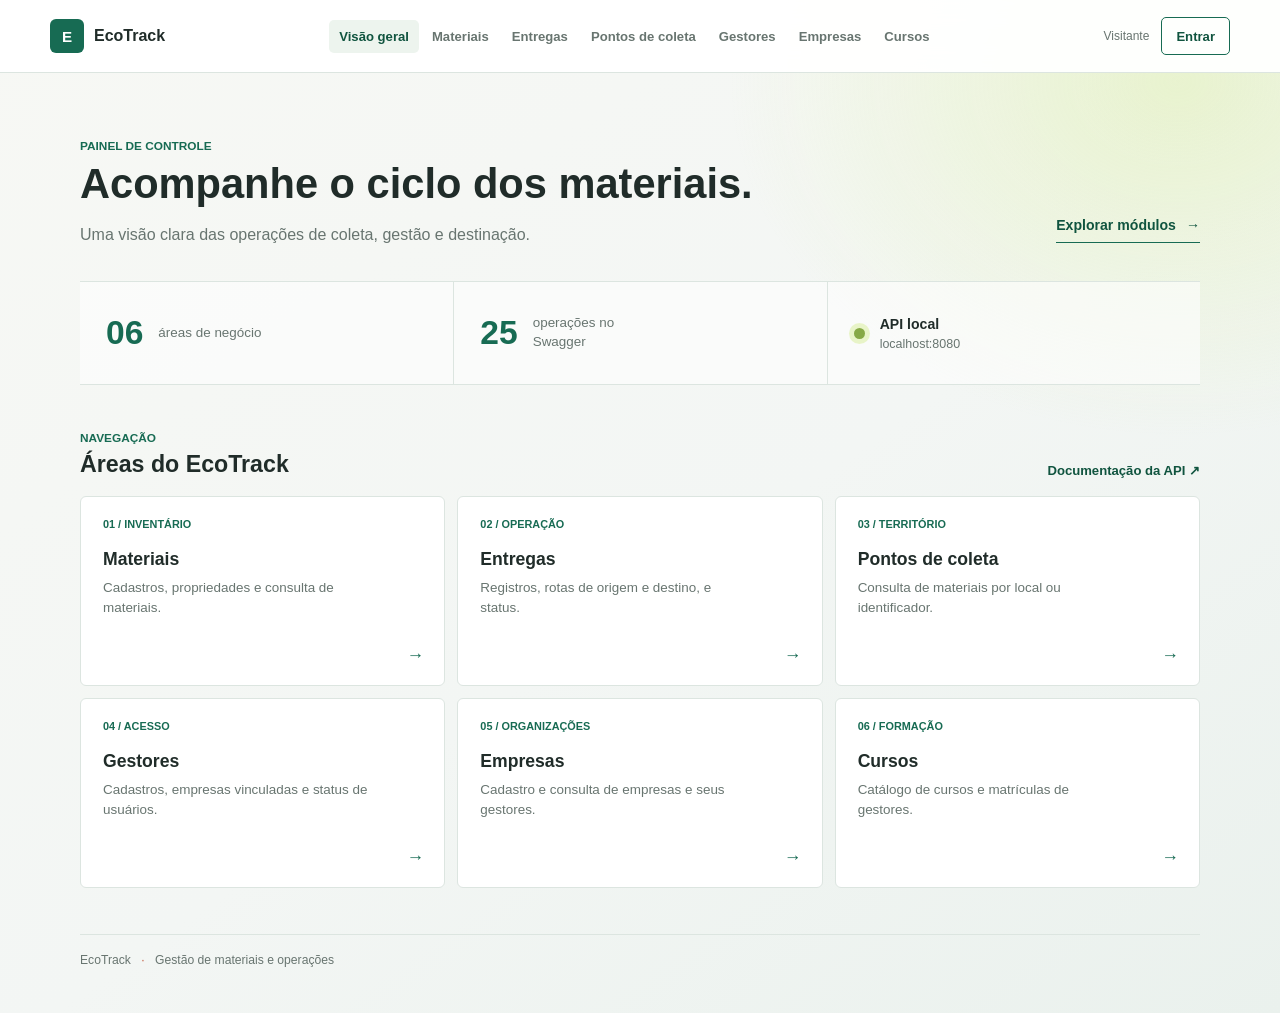
==== New folder/index.html @ 2591e014 "Mudanças e Front-End Junto com o commit, está sendo enviado o front end do projeto, para ser desenvo" ====
<!DOCTYPE html>
<html lang="pt-BR">
<head>
  <meta charset="UTF-8">
  <meta name="viewport" content="width=device-width, initial-scale=1.0">
  <meta name="theme-color" content="#f3f6f4">
  <title>EcoTrack | Visão geral</title>
  <link rel="stylesheet" href="css/style.css">
  <script src="js/main.js" defer></script>
</head>
<body>
  <header class="site-header">
    <div class="navbar-shell">
      <a class="brand" href="index.html" aria-label="EcoTrack, início">
        <span class="brand-mark" aria-hidden="true">E</span>
        <span>EcoTrack</span>
      </a>

      <button id="nav-toggle" class="nav-toggle" type="button" aria-label="Abrir menu" aria-controls="primary-navigation" aria-expanded="false">
        <span class="menu-lines" aria-hidden="true"><span></span><span></span><span></span></span>
      </button>

      <nav id="primary-navigation" class="primary-navigation" aria-label="Navegação principal">
        <a class="nav-link is-current" href="index.html" aria-current="page">Visão geral</a>
        <a class="nav-link" href="html/materiais.html">Materiais</a>
        <a class="nav-link" href="html/entregas.html">Entregas</a>
        <a class="nav-link" href="html/pontos-coleta.html">Pontos de coleta</a>
        <a class="nav-link" href="html/gestores.html">Gestores</a>
        <a class="nav-link" href="html/empresas.html">Empresas</a>
        <a class="nav-link" href="html/cursos.html">Cursos</a>
      </nav>

      <div class="nav-actions">
        <span id="session-indicator" class="session-indicator">Visitante</span>
        <a id="login-link" class="nav-auth" href="html/login.html">Entrar</a>
        <button id="logout-button" class="nav-auth" type="button" hidden>Sair</button>
      </div>
    </div>
  </header>

  <main class="dashboard-shell">
    <section class="dashboard-intro" aria-labelledby="dashboard-title">
      <div>
        <p class="eyebrow">Painel de controle</p>
        <h1 id="dashboard-title">Acompanhe o ciclo dos materiais.</h1>
        <p class="dashboard-description">Uma visão clara das operações de coleta, gestão e destinação.</p>
      </div>
      <a class="primary-link" href="#modulos">Explorar módulos <span aria-hidden="true">&#8594;</span></a>
    </section>

    <section class="summary-grid" aria-label="Resumo do sistema">
      <div class="summary-item">
        <span class="summary-value">06</span>
        <span class="summary-label">áreas de negócio</span>
      </div>
      <div class="summary-item">
        <span class="summary-value">25</span>
        <span class="summary-label">operações no Swagger</span>
      </div>
      <div class="summary-item summary-api">
        <span class="api-indicator" aria-hidden="true"></span>
        <span><strong>API local</strong><small>localhost:8080</small></span>
      </div>
    </section>

    <section id="modulos" class="modules-section" aria-labelledby="modules-title">
      <div class="section-heading">
        <div>
          <p class="eyebrow">Navegação</p>
          <h2 id="modules-title">Áreas do EcoTrack</h2>
        </div>
        <a class="docs-link" href="http://localhost:8080/swagger-ui/index.html#/" target="_blank" rel="noreferrer">Documentação da API <span aria-hidden="true">&#8599;</span></a>
      </div>

      <div class="module-grid">
        <a class="module-card" href="html/materiais.html">
          <span class="module-index">01 / INVENTÁRIO</span>
          <h3>Materiais</h3>
          <p>Cadastros, propriedades e consulta de materiais.</p>
          <span class="module-arrow" aria-hidden="true">&#8594;</span>
        </a>
        <a class="module-card" href="html/entregas.html">
          <span class="module-index">02 / OPERAÇÃO</span>
          <h3>Entregas</h3>
          <p>Registros, rotas de origem e destino, e status.</p>
          <span class="module-arrow" aria-hidden="true">&#8594;</span>
        </a>
        <a class="module-card" href="html/pontos-coleta.html">
          <span class="module-index">03 / TERRITÓRIO</span>
          <h3>Pontos de coleta</h3>
          <p>Consulta de materiais por local ou identificador.</p>
          <span class="module-arrow" aria-hidden="true">&#8594;</span>
        </a>
        <a class="module-card" href="html/gestores.html">
          <span class="module-index">04 / ACESSO</span>
          <h3>Gestores</h3>
          <p>Cadastros, empresas vinculadas e status de usuários.</p>
          <span class="module-arrow" aria-hidden="true">&#8594;</span>
        </a>
        <a class="module-card" href="html/empresas.html">
          <span class="module-index">05 / ORGANIZAÇÕES</span>
          <h3>Empresas</h3>
          <p>Cadastro e consulta de empresas e seus gestores.</p>
          <span class="module-arrow" aria-hidden="true">&#8594;</span>
        </a>
        <a class="module-card" href="html/cursos.html">
          <span class="module-index">06 / FORMAÇÃO</span>
          <h3>Cursos</h3>
          <p>Catálogo de cursos e matrículas de gestores.</p>
          <span class="module-arrow" aria-hidden="true">&#8594;</span>
        </a>
      </div>
    </section>

    <footer class="dashboard-footer">EcoTrack <span>·</span> Gestão de materiais e operações</footer>
  </main>
</body>
</html>
---- New folder/css/style.css ----
:root {
  color-scheme: light;
  --ink: #202c29;
  --muted: #687570;
  --paper: #f3f6f4;
  --surface: #ffffff;
  --line: #dce5e0;
  --green: #176b53;
  --green-dark: #10543f;
  --lime: #d9ee9c;
  --coral: #c45f45;
  --shadow: 0 18px 50px rgb(32 54 44 / 8%);
  font-family: "Segoe UI", Tahoma, sans-serif;
  color: var(--ink);
  background: var(--paper);
}

* {
  box-sizing: border-box;
}

body {
  min-width: 320px;
  min-height: 100vh;
  margin: 0;
  background:
    radial-gradient(ellipse at 92% 8%, rgb(217 238 156 / 42%), transparent 28rem),
    linear-gradient(145deg, #f7f8f4, var(--paper) 55%, #eaf1ed);
}

button,
input,
textarea {
  font: inherit;
}

.page-shell {
  width: min(1080px, calc(100% - 40px));
  margin: 0 auto;
  padding: 64px 0 80px;
}

.page-header {
  display: flex;
  align-items: center;
  justify-content: space-between;
  gap: 24px;
  margin-bottom: 36px;
  animation: arrive 450ms ease-out both;
}

.eyebrow {
  margin: 0 0 8px;
  color: var(--green);
  font-size: 0.74rem;
  font-weight: 750;
  text-transform: uppercase;
}

h1,
h2,
p {
  margin-top: 0;
}

h1 {
  margin-bottom: 8px;
  font-size: clamp(2.25rem, 6vw, 3.5rem);
  line-height: 1.05;
}

h2 {
  margin-bottom: 22px;
  font-size: 1.2rem;
}

.intro {
  margin-bottom: 0;
  color: var(--muted);
}

.connection-mark {
  width: 54px;
  height: 54px;
  flex: 0 0 auto;
  border: 8px solid rgb(23 107 83 / 14%);
  border-radius: 50%;
  background: var(--green);
  box-shadow: 0 0 0 10px rgb(217 238 156 / 42%);
}

.workspace {
  display: grid;
  grid-template-columns: minmax(260px, 0.82fr) minmax(0, 1.5fr);
  gap: 24px;
  align-items: start;
}

.entry-panel,
.list-panel {
  border: 1px solid var(--line);
  border-radius: 8px;
  background: var(--surface);
  box-shadow: var(--shadow);
  animation: arrive 550ms ease-out both;
}

.entry-panel {
  padding: 26px;
  animation-delay: 80ms;
}

.list-panel {
  min-height: 300px;
  padding: 26px;
  animation-delay: 140ms;
}

label {
  display: block;
  margin: 18px 0 7px;
  font-size: 0.88rem;
  font-weight: 650;
}

label span {
  color: var(--muted);
  font-weight: 400;
}

input,
textarea {
  width: 100%;
  border: 1px solid var(--line);
  border-radius: 5px;
  padding: 11px 12px;
  color: var(--ink);
  background: #fbfcfb;
}

input:focus,
textarea:focus,
button:focus-visible {
  outline: 3px solid rgb(23 107 83 / 24%);
  outline-offset: 2px;
}

textarea {
  resize: vertical;
}

button {
  min-height: 44px;
  cursor: pointer;
}

#submit-button {
  width: 100%;
  margin-top: 20px;
  border: 0;
  border-radius: 5px;
  color: #fff;
  background: var(--green);
  font-weight: 700;
  transition: background-color 150ms ease, transform 150ms ease;
}

#submit-button:hover:not(:disabled) {
  transform: translateY(-1px);
  background: var(--green-dark);
}

button:disabled {
  cursor: wait;
  opacity: 0.65;
}

.form-status,
.list-status {
  min-height: 1.4em;
  margin: 12px 0 0;
  color: var(--muted);
  font-size: 0.88rem;
}

.form-status[data-state="error"],
.list-status[data-state="error"] {
  color: var(--coral);
}

.form-status[data-state="success"] {
  color: var(--green);
}

.list-heading {
  display: flex;
  align-items: center;
  justify-content: space-between;
  gap: 16px;
}

.list-heading h2 {
  margin-bottom: 0;
}

.list-heading .eyebrow {
  margin-bottom: 6px;
}

.refresh-button {
  display: grid;
  width: 42px;
  height: 42px;
  min-height: 42px;
  place-items: center;
  border: 1px solid var(--line);
  border-radius: 5px;
  color: var(--green);
  background: #fff;
  font-size: 1.5rem;
  line-height: 1;
}

.refresh-button:hover {
  background: #eff6f1;
}

.item-list {
  display: grid;
  gap: 10px;
  margin: 22px 0 0;
  padding: 0;
  list-style: none;
}

.item-row {
  padding: 15px 16px;
  border-left: 3px solid var(--lime);
  background: #f6f8f6;
}

.item-row h3 {
  margin: 0 0 5px;
  font-size: 1rem;
}

.item-row p {
  margin: 0;
  color: var(--muted);
  font-size: 0.9rem;
  line-height: 1.5;
  overflow-wrap: anywhere;
}

.item-row p:empty {
  display: none;
}

@keyframes arrive {
  from {
    opacity: 0;
    transform: translateY(10px);
  }
  to {
    opacity: 1;
    transform: translateY(0);
  }
}

@media (max-width: 720px) {
  .page-shell {
    width: min(100% - 28px, 560px);
    padding-top: 38px;
  }

  .workspace {
    grid-template-columns: 1fr;
  }

  .entry-panel,
  .list-panel {
    padding: 21px;
  }
}

@media (prefers-reduced-motion: reduce) {
  *,
  *::before,
  *::after {
    scroll-behavior: auto !important;
    animation-duration: 0.01ms !important;
    animation-iteration-count: 1 !important;
    transition-duration: 0.01ms !important;
  }
}

.page-shell.login-shell {
  display: grid;
  width: min(100% - 32px, 460px);
  min-height: 100vh;
  place-items: center;
  padding: 32px 0;
}

.login-card {
  width: 100%;
  padding: 40px;
  border: 1px solid var(--line);
  border-radius: 8px;
  background: var(--surface);
  box-shadow: var(--shadow);
  animation: arrive 500ms ease-out both;
}

.login-brand {
  display: flex;
  align-items: center;
  gap: 10px;
  margin-bottom: 38px;
  font-size: 0.9rem;
  font-weight: 750;
}

.login-brand-mark {
  display: grid;
  width: 34px;
  height: 34px;
  place-items: center;
  border-radius: 6px;
  color: var(--green-dark);
  background: var(--lime);
  font-weight: 800;
}

.login-card .eyebrow {
  margin-bottom: 10px;
}

.login-card h1 {
  margin-bottom: 10px;
  font-size: 2rem;
  line-height: 1.15;
}

.login-copy {
  margin-bottom: 28px;
  color: var(--muted);
  line-height: 1.5;
}

#login-form label {
  margin: 18px 0 7px;
}

#login-form input {
  min-height: 46px;
}

#login-form[aria-busy="true"] {
  cursor: progress;
}

@media (max-width: 480px) {
  .login-card {
    padding: 28px 22px;
  }

  .login-brand {
    margin-bottom: 32px;
  }
}

.site-header {
  position: sticky;
  z-index: 5;
  top: 0;
  border-bottom: 1px solid var(--line);
  background: rgb(255 255 255 / 94%);
  backdrop-filter: blur(12px);
}

.navbar-shell {
  display: flex;
  width: min(1180px, calc(100% - 40px));
  min-height: 72px;
  align-items: center;
  gap: 26px;
  margin: 0 auto;
}

.brand {
  display: inline-flex;
  flex: 0 0 auto;
  align-items: center;
  gap: 10px;
  color: var(--ink);
  font-size: 1rem;
  font-weight: 800;
  text-decoration: none;
}

.brand-mark {
  display: grid;
  width: 34px;
  height: 34px;
  place-items: center;
  border-radius: 6px;
  color: #fff;
  background: var(--green);
  font-size: 0.95rem;
  font-weight: 800;
}

.primary-navigation {
  display: flex;
  flex: 1 1 auto;
  align-items: center;
  justify-content: center;
  gap: 3px;
}

.nav-link {
  padding: 9px 10px;
  border-radius: 5px;
  color: var(--muted);
  font-size: 0.82rem;
  font-weight: 650;
  text-decoration: none;
  white-space: nowrap;
}

.nav-link:hover,
.nav-link.is-current {
  color: var(--green-dark);
  background: #edf4ee;
}

.nav-actions {
  display: flex;
  flex: 0 0 auto;
  align-items: center;
  gap: 12px;
}

.session-indicator {
  color: var(--muted);
  font-size: 0.75rem;
  white-space: nowrap;
}

.nav-auth {
  display: inline-flex;
  min-height: 38px;
  align-items: center;
  justify-content: center;
  border: 1px solid var(--green);
  border-radius: 5px;
  padding: 0 14px;
  color: var(--green-dark);
  background: transparent;
  font-size: 0.82rem;
  font-weight: 700;
  text-decoration: none;
}

.nav-auth:hover {
  color: #fff;
  background: var(--green);
}

.nav-auth[hidden],
[hidden] {
  display: none !important;
}

.nav-toggle {
  display: none;
  width: 42px;
  min-height: 42px;
  place-items: center;
  border: 1px solid var(--line);
  border-radius: 5px;
  background: #fff;
}

.menu-lines {
  display: grid;
  gap: 4px;
}

.menu-lines span {
  display: block;
  width: 18px;
  height: 2px;
  background: var(--ink);
}

.dashboard-shell {
  width: min(1120px, calc(100% - 40px));
  margin: 0 auto;
  padding: 52px 0 28px;
}

.dashboard-intro {
  display: flex;
  align-items: end;
  justify-content: space-between;
  gap: 32px;
  padding: 14px 0 34px;
}

.dashboard-intro h1 {
  max-width: 680px;
  margin-bottom: 14px;
  font-size: 2.6rem;
  line-height: 1.12;
}

.dashboard-description {
  max-width: 600px;
  margin-bottom: 0;
  color: var(--muted);
  font-size: 1rem;
  line-height: 1.6;
}

.primary-link {
  display: inline-flex;
  flex: 0 0 auto;
  align-items: center;
  gap: 10px;
  margin-bottom: 4px;
  border-bottom: 1px solid var(--green);
  padding: 9px 0;
  color: var(--green-dark);
  font-size: 0.88rem;
  font-weight: 750;
  text-decoration: none;
}

.primary-link:hover,
.docs-link:hover,
.back-link:hover {
  color: var(--coral);
}

.summary-grid {
  display: grid;
  grid-template-columns: repeat(3, minmax(0, 1fr));
  border-top: 1px solid var(--line);
  border-bottom: 1px solid var(--line);
  margin-bottom: 46px;
  background: rgb(255 255 255 / 58%);
}

.summary-item {
  display: flex;
  min-height: 102px;
  align-items: center;
  gap: 15px;
  padding: 20px 26px;
}

.summary-item + .summary-item {
  border-left: 1px solid var(--line);
}

.summary-value {
  color: var(--green);
  font-size: 2.1rem;
  font-weight: 800;
  line-height: 1;
}

.summary-label {
  max-width: 130px;
  color: var(--muted);
  font-size: 0.84rem;
  line-height: 1.4;
}

.summary-api strong,
.summary-api small {
  display: block;
}

.summary-api strong {
  margin-bottom: 5px;
  font-size: 0.88rem;
}

.summary-api small {
  color: var(--muted);
  font-size: 0.78rem;
}

.api-indicator {
  width: 11px;
  height: 11px;
  flex: 0 0 auto;
  border-radius: 50%;
  background: #86a946;
  box-shadow: 0 0 0 5px rgb(217 238 156 / 52%);
}

.section-heading {
  display: flex;
  align-items: end;
  justify-content: space-between;
  gap: 24px;
  margin-bottom: 18px;
}

.section-heading .eyebrow {
  margin-bottom: 6px;
}

.section-heading h2 {
  margin-bottom: 0;
  font-size: 1.45rem;
}

.docs-link {
  color: var(--green-dark);
  font-size: 0.82rem;
  font-weight: 700;
  text-decoration: none;
}

.module-grid {
  display: grid;
  grid-template-columns: repeat(3, minmax(0, 1fr));
  gap: 12px;
}

.module-card {
  position: relative;
  display: flex;
  min-height: 190px;
  flex-direction: column;
  align-items: flex-start;
  border: 1px solid var(--line);
  border-radius: 6px;
  padding: 21px 22px;
  color: var(--ink);
  background: var(--surface);
  text-decoration: none;
  transition: border-color 160ms ease, transform 160ms ease, box-shadow 160ms ease;
}

.module-card:hover {
  transform: translateY(-2px);
  border-color: #9bb9a9;
  box-shadow: 0 12px 30px rgb(32 54 44 / 8%);
}

.module-index {
  margin-bottom: 19px;
  color: var(--green);
  font-size: 0.68rem;
  font-weight: 800;
}

.module-card h3 {
  margin: 0 28px 8px 0;
  font-size: 1.1rem;
}

.module-card p {
  max-width: 270px;
  margin: 0;
  color: var(--muted);
  font-size: 0.84rem;
  line-height: 1.5;
}

.module-arrow {
  position: absolute;
  right: 20px;
  bottom: 19px;
  color: var(--green);
  font-size: 1.1rem;
}

.dashboard-footer {
  margin-top: 46px;
  border-top: 1px solid var(--line);
  padding: 18px 0;
  color: var(--muted);
  font-size: 0.76rem;
}

.dashboard-footer span {
  margin: 0 7px;
  color: var(--coral);
}

.module-page {
  width: min(100% - 40px, 960px);
  min-height: 100vh;
  margin: 0 auto;
}

.module-page-header {
  display: flex;
  min-height: 72px;
  align-items: center;
  justify-content: space-between;
  border-bottom: 1px solid var(--line);
}

.back-link {
  color: var(--green-dark);
  font-size: 0.86rem;
  font-weight: 700;
  text-decoration: none;
}

.module-content {
  max-width: 720px;
  padding: 76px 0;
}

.delivery-page {
  width: min(100% - 40px, 1080px);
}

.delivery-content {
  max-width: 900px;
  padding: 58px 0 78px;
}

.delivery-heading {
  margin-bottom: 28px;
}

.delivery-heading h1 {
  margin-bottom: 12px;
  font-size: 2.45rem;
}

.delivery-heading > p:last-child {
  margin-bottom: 0;
  color: var(--muted);
  line-height: 1.55;
}

.delivery-form {
  border: 1px solid var(--line);
  border-radius: 8px;
  padding: 26px;
  background: var(--surface);
  box-shadow: var(--shadow);
}

.delivery-fields {
  display: grid;
  grid-template-columns: repeat(2, minmax(0, 1fr));
  gap: 18px;
}

.delivery-route {
  min-width: 0;
  margin: 0;
  border: 1px solid var(--line);
  border-radius: 6px;
  padding: 18px;
}

.delivery-route legend {
  padding: 0 7px;
  color: var(--green-dark);
  font-size: 0.9rem;
  font-weight: 750;
}

.delivery-select-row {
  display: grid;
  grid-template-columns: minmax(0, 1fr) 84px;
  gap: 12px;
}

.delivery-field label {
  margin: 0 0 7px;
}

.delivery-field select {
  width: 100%;
  min-height: 46px;
  border: 1px solid var(--line);
  border-radius: 5px;
  padding: 10px 32px 10px 11px;
  color: var(--ink);
  background-color: #fbfcfb;
  font: inherit;
}

.delivery-field select:focus-visible {
  outline: 3px solid rgb(23 107 83 / 24%);
  outline-offset: 2px;
}

.delivery-form-footer {
  display: flex;
  align-items: center;
  justify-content: space-between;
  gap: 20px;
  margin-top: 26px;
}

.delivery-status {
  min-height: 1.4em;
  margin: 0;
  color: var(--muted);
  font-size: 0.86rem;
  line-height: 1.45;
}

.delivery-status[data-state="success"] {
  color: var(--green-dark);
}

.delivery-status[data-state="error"] {
  color: var(--coral);
}

.delivery-submit {
  flex: 0 0 auto;
  min-height: 46px;
  border: 0;
  border-radius: 5px;
  padding: 0 20px;
  color: #fff;
  background: var(--green);
  font-weight: 700;
  transition: background-color 150ms ease, transform 150ms ease;
}

.delivery-submit:hover:not(:disabled) {
  transform: translateY(-1px);
  background: var(--green-dark);
}

.delivery-submit:disabled {
  cursor: not-allowed;
  opacity: 0.55;
}

@media (max-width: 720px) {
  .delivery-page {
    width: min(100% - 28px, 620px);
  }

  .delivery-content {
    padding-top: 38px;
  }

  .delivery-fields {
    grid-template-columns: 1fr;
  }
}

@media (max-width: 480px) {
  .delivery-heading h1 {
    font-size: 2rem;
  }

  .delivery-form {
    padding: 18px;
  }

  .delivery-form-footer {
    align-items: stretch;
    flex-direction: column;
  }

  .delivery-submit {
    width: 100%;
  }
}

.materials-page {
  width: min(100% - 40px, 1180px);
}

.materials-content {
  padding: 54px 0 72px;
}

.materials-heading {
  display: flex;
  align-items: end;
  justify-content: space-between;
  gap: 24px;
  margin-bottom: 20px;
}

.materials-heading h1 {
  margin-bottom: 12px;
  font-size: 2.55rem;
}

.materials-intro {
  max-width: 650px;
  margin-bottom: 0;
  color: var(--muted);
  line-height: 1.6;
}

.materials-status {
  min-height: 1.4em;
  margin: 22px 0 14px;
  color: var(--muted);
  font-size: 0.86rem;
}

.materials-status[data-state="success"] {
  color: var(--green-dark);
}

.materials-status[data-state="error"] {
  color: var(--coral);
}

.materials-layout {
  display: grid;
  grid-template-columns: minmax(0, 1fr) minmax(320px, 0.9fr);
  gap: 44px;
  align-items: start;
}

.material-details {
  padding: 24px 0;
}

.material-details > .eyebrow {
  display: flex;
  align-items: center;
  gap: 12px;
}

#material-counter {
  color: var(--muted);
  font-size: 0.75rem;
  font-weight: 600;
}

.material-details h2 {
  margin: 0 0 16px;
  font-size: 2rem;
  line-height: 1.15;
  overflow-wrap: anywhere;
}

.material-description {
  max-width: 540px;
  margin-bottom: 34px;
  color: var(--muted);
  font-size: 1rem;
  line-height: 1.7;
}

.material-facts {
  display: grid;
  grid-template-columns: repeat(2, minmax(0, 1fr));
  gap: 0 20px;
  margin: 0;
  border-top: 1px solid var(--line);
}

.material-facts div {
  padding: 16px 0;
  border-bottom: 1px solid var(--line);
}

.material-facts dt {
  margin-bottom: 7px;
  color: var(--muted);
  font-size: 0.75rem;
}

.material-facts dd {
  margin: 0;
  color: var(--green-dark);
  font-size: 1rem;
  font-weight: 750;
}

.material-preview {
  position: sticky;
  top: 94px;
}

.preview-image-frame {
  position: relative;
  display: grid;
  width: 100%;
  aspect-ratio: 1;
  overflow: hidden;
  place-items: center;
  border-radius: 4px;
  background:
    radial-gradient(ellipse at 50% 40%, #e9eee9, transparent 60%),
    #e0e7e2;
}

.preview-image-frame img {
  display: block;
  width: 100%;
  height: 100%;
  object-fit: cover;
}

.preview-image-frame img[hidden] {
  display: none;
}

.preview-placeholder {
  max-width: 240px;
  margin: 0;
  padding: 20px;
  color: #53645b;
  font-size: 0.86rem;
  text-align: center;
  line-height: 1.5;
}

.preview-placeholder[hidden] {
  display: none;
}

.carousel-arrow {
  position: absolute;
  z-index: 2;
  top: 50%;
  display: grid;
  width: 46px;
  aspect-ratio: 1;
  place-items: center;
  transform: translateY(-50%);
  border: 1px solid rgb(255 255 255 / 70%);
  border-radius: 50%;
  color: var(--ink);
  background: rgb(255 255 255 / 92%);
  box-shadow: 0 4px 16px rgb(32 54 44 / 18%);
  font-size: 1.8rem;
  line-height: 1;
  transition: background-color 150ms ease, opacity 150ms ease;
}

.carousel-arrow:hover:not(:disabled) {
  background: #fff;
}

.carousel-arrow:focus-visible {
  outline: 3px solid var(--lime);
  outline-offset: 3px;
}

.carousel-arrow:disabled {
  cursor: not-allowed;
  opacity: 0.45;
}

.carousel-arrow-previous {
  left: 14px;
}

.carousel-arrow-next {
  right: 14px;
}

.static-overlay {
  position: absolute;
  z-index: 1;
  inset: 0;
  pointer-events: none;
  background-image:
    repeating-radial-gradient(circle at 17% 29%, rgb(255 255 255 / 72%) 0 0.8px, transparent 1.2px 3px),
    repeating-linear-gradient(0deg, rgb(15 24 20 / 28%) 0 1px, transparent 1px 4px),
    repeating-linear-gradient(90deg, rgb(255 255 255 / 26%) 0 1px, transparent 1px 5px);
  opacity: 0.34;
  mix-blend-mode: overlay;
  animation: static-drift 700ms steps(2, end) infinite;
}

.preview-description {
  margin: 14px 2px 2px;
  color: var(--muted);
  font-size: 0.86rem;
  line-height: 1.55;
}

@keyframes static-drift {
  0% {
    background-position: 0 0, 0 0, 0 0;
  }
  50% {
    background-position: 3px -2px, 0 2px, -2px 0;
  }
  100% {
    background-position: -2px 1px, 0 -2px, 2px 0;
  }
}

@media (max-width: 760px) {
  .materials-page {
    width: min(100% - 28px, 620px);
  }

  .materials-content {
    padding-top: 36px;
  }

  .materials-layout {
    grid-template-columns: 1fr;
    gap: 18px;
  }

  .material-preview {
    position: static;
  }

  .material-details {
    padding: 8px 0;
  }
}

@media (max-width: 480px) {
  .materials-heading h1 {
    font-size: 2rem;
  }

  .material-facts {
    grid-template-columns: 1fr;
  }

  .carousel-arrow {
    width: 42px;
  }

  .carousel-arrow-previous {
    left: 10px;
  }

  .carousel-arrow-next {
    right: 10px;
  }
}

@media (prefers-reduced-motion: reduce) {
  .static-overlay {
    animation: none;
  }
}

.module-content h1 {
  margin-bottom: 14px;
  font-size: 2.4rem;
}

.module-content > p:not(.eyebrow) {
  color: var(--muted);
  line-height: 1.65;
}

.module-note {
  margin-top: 34px;
  border-left: 3px solid var(--lime);
  padding: 14px 17px;
  color: var(--ink) !important;
  background: rgb(255 255 255 / 70%);
  font-size: 0.88rem;
}

.manager-toolbar {
  display: flex;
  align-items: center;
  justify-content: space-between;
  gap: 16px;
  margin: 28px 0 12px;
}

.manager-status {
  min-height: 1.4em;
  margin: 0;
  color: var(--muted);
  font-size: 0.88rem;
}

.manager-status[data-state="success"] {
  color: var(--green-dark);
}

.manager-status[data-state="error"] {
  color: var(--coral);
}

.manager-table-scroll {
  overflow-x: auto;
  border: 1px solid var(--line);
  border-radius: 6px;
  background: var(--surface);
}

.manager-table {
  width: 100%;
  border-collapse: collapse;
  text-align: left;
}

.manager-table th,
.manager-table td {
  padding: 13px 15px;
  border-bottom: 1px solid var(--line);
  font-size: 0.85rem;
  white-space: nowrap;
}

.manager-table th {
  color: var(--muted);
  background: #f6f8f6;
  font-size: 0.72rem;
  font-weight: 750;
  text-transform: uppercase;
}

.manager-table td:nth-child(2),
.manager-table td:last-child {
  white-space: normal;
}

.manager-table tbody tr:last-child td {
  border-bottom: 0;
}

.manager-table tbody tr:hover {
  background: #f8faf8;
}

.navbar-shell a:focus-visible,
.module-card:focus-visible,
.primary-link:focus-visible,
.docs-link:focus-visible,
.back-link:focus-visible {
  outline: 3px solid rgb(23 107 83 / 30%);
  outline-offset: 3px;
}

@media (max-width: 980px) {
  .navbar-shell {
    position: relative;
    flex-wrap: wrap;
    gap: 12px;
    padding: 14px 0;
  }

  .nav-toggle {
    display: grid;
    margin-left: auto;
  }

  .primary-navigation {
    display: none;
    order: 3;
    width: 100%;
    flex-basis: 100%;
    grid-template-columns: repeat(2, minmax(0, 1fr));
    gap: 4px;
    padding-top: 8px;
  }

  .primary-navigation.is-open {
    display: grid;
  }

  .nav-link {
    padding: 11px 12px;
  }

  .nav-actions {
    order: 2;
  }
}

@media (max-width: 720px) {
  .navbar-shell,
  .dashboard-shell {
    width: min(100% - 28px, 560px);
  }

  .dashboard-shell {
    padding-top: 34px;
  }

  .dashboard-intro {
    align-items: flex-start;
    flex-direction: column;
    gap: 16px;
  }

  .dashboard-intro h1 {
    font-size: 2.1rem;
  }

  .summary-grid {
    grid-template-columns: 1fr;
    margin-bottom: 36px;
  }

  .summary-item {
    min-height: 78px;
    padding: 15px 20px;
  }

  .summary-item + .summary-item {
    border-top: 1px solid var(--line);
    border-left: 0;
  }

  .module-grid {
    grid-template-columns: repeat(2, minmax(0, 1fr));
  }

  .module-card {
    min-height: 185px;
    padding: 18px;
  }
}

@media (max-width: 440px) {
  .session-indicator {
    display: none;
  }

  .nav-actions {
    gap: 8px;
  }

  .module-grid {
    grid-template-columns: 1fr;
  }

  .module-card {
    min-height: 160px;
  }

  .section-heading {
    align-items: flex-start;
    flex-direction: column;
    gap: 12px;
  }
}

@media (prefers-reduced-motion: reduce) {
  .module-card {
    transition: none;
  }
}
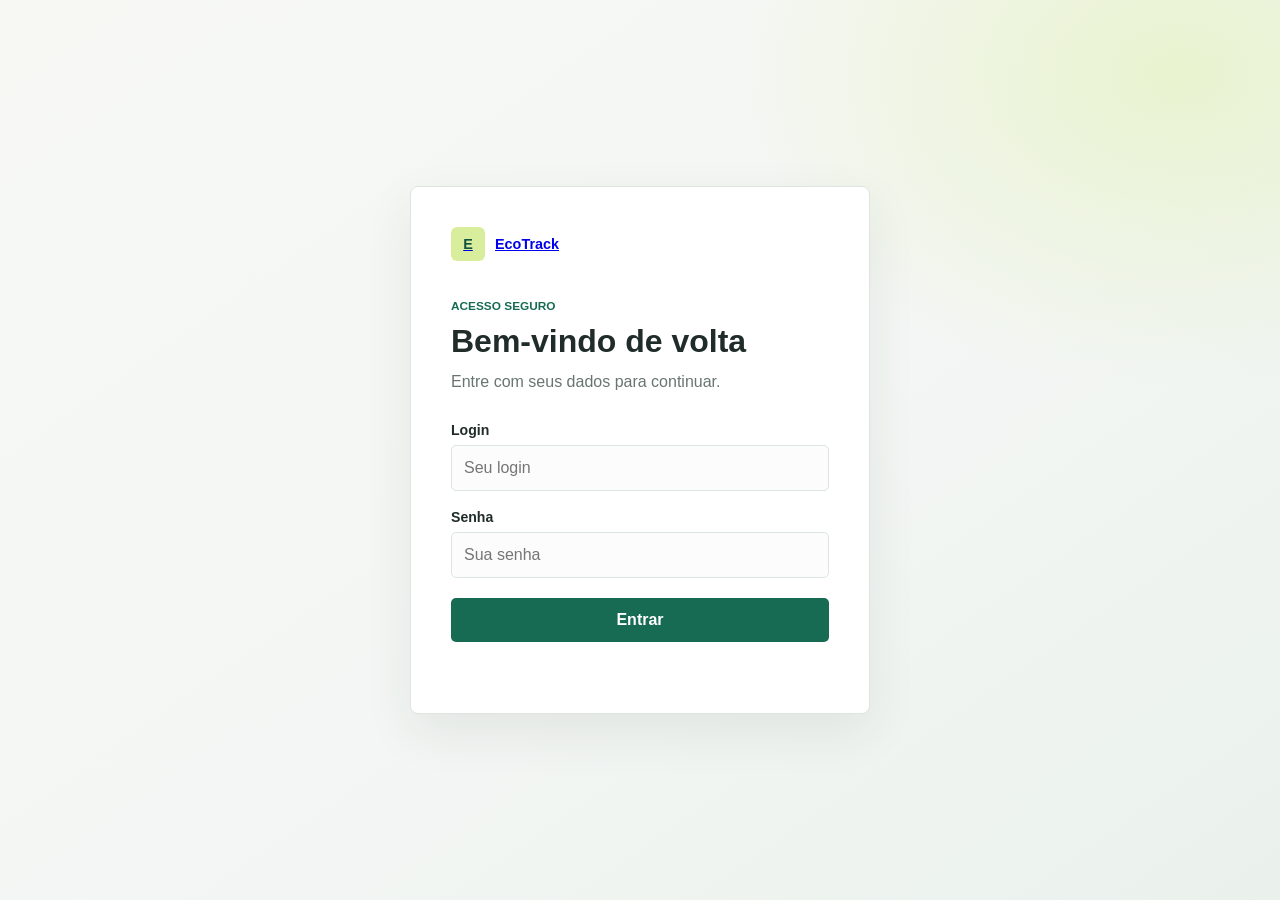
==== commit f004dd3c: "Front end contemplando métodos de Empresas. Aquilo que o título propõe, e mudança no tempo de valida" ====
--- a/New folder/index.html
+++ b/New folder/index.html
@@ -6,6 +6,7 @@
   <meta name="theme-color" content="#f3f6f4">
   <title>EcoTrack | Visão geral</title>
   <link rel="stylesheet" href="css/style.css">
+  <script src="js/auth.js" defer></script>
   <script src="js/main.js" defer></script>
 </head>
 <body>
--- a/New folder/css/style.css
+++ b/New folder/css/style.css
@@ -721,6 +721,125 @@
   padding: 76px 0;
 }
 
+.companies-page {
+  width: min(100% - 40px, 1040px);
+}
+
+.companies-content {
+  padding: 42px 0 76px;
+}
+
+.companies-heading {
+  display: flex;
+  align-items: center;
+  justify-content: space-between;
+  gap: 18px;
+}
+
+.companies-heading {
+  margin-bottom: 12px;
+}
+
+.companies-heading .eyebrow {
+  margin-bottom: 6px;
+}
+
+.companies-heading h1 {
+  margin: 0;
+  font-size: 2rem;
+}
+
+.companies-status {
+  min-height: 1.4em;
+  margin: 0 0 14px;
+  color: var(--muted);
+  font-size: 0.88rem;
+  line-height: 1.45;
+}
+
+.companies-status[data-state="error"] {
+  color: var(--coral);
+}
+
+.companies-status[data-state="success"] {
+  color: var(--green-dark);
+}
+
+.company-list {
+  display: grid;
+  gap: 12px;
+}
+
+.company-card {
+  display: flex;
+  min-height: 94px;
+  align-items: center;
+  justify-content: space-between;
+  gap: 22px;
+  border: 1px solid var(--line);
+  border-radius: 6px;
+  padding: 17px 22px;
+  background: var(--surface);
+}
+
+.company-card-copy {
+  min-width: 0;
+}
+
+.company-card-name {
+  margin: 0 0 5px;
+  overflow-wrap: anywhere;
+  color: var(--ink);
+  font-size: 1.35rem;
+  line-height: 1.25;
+}
+
+.company-card-cnpj {
+  margin: 0;
+  color: var(--muted);
+  font-size: 0.9rem;
+  overflow-wrap: anywhere;
+}
+
+.company-employee-count {
+  display: grid;
+  flex: 0 0 145px;
+  gap: 3px;
+  justify-items: end;
+  text-align: right;
+}
+
+.company-employee-count strong {
+  color: var(--green-dark);
+  font-size: 1.45rem;
+  line-height: 1.1;
+}
+
+.company-employee-count span {
+  color: var(--muted);
+  font-size: 0.78rem;
+}
+
+@media (max-width: 600px) {
+  .companies-page {
+    width: min(100% - 28px, 520px);
+  }
+
+  .companies-content {
+    padding-top: 32px;
+  }
+
+  .company-card {
+    align-items: flex-start;
+    gap: 12px;
+    padding: 16px;
+  }
+
+  .company-employee-count {
+    flex-basis: 100px;
+  }
+}
+
 .delivery-page {
   width: min(100% - 40px, 1080px);
 }
@@ -846,6 +965,138 @@
   opacity: 0.55;
 }
 
+.delivery-list {
+  margin-top: 46px;
+}
+
+.delivery-list-heading {
+  display: flex;
+  align-items: center;
+  justify-content: space-between;
+  gap: 16px;
+  margin-bottom: 18px;
+}
+
+.delivery-list-heading .eyebrow {
+  margin-bottom: 6px;
+}
+
+.delivery-list-heading h2 {
+  margin: 0;
+  font-size: 1.55rem;
+}
+
+.delivery-list-toolbar {
+  display: flex;
+  align-items: center;
+  justify-content: space-between;
+  gap: 18px;
+  margin-bottom: 14px;
+}
+
+.delivery-filters {
+  display: inline-flex;
+  gap: 6px;
+}
+
+.delivery-filter {
+  min-height: 38px;
+  border: 1px solid var(--line);
+  border-radius: 5px;
+  padding: 0 13px;
+  color: var(--ink);
+  background: var(--surface);
+  font: inherit;
+  font-size: 0.86rem;
+  cursor: pointer;
+}
+
+.delivery-filter[aria-pressed="true"] {
+  border-color: var(--green-dark);
+  color: var(--green-dark);
+  background: #e8f2ec;
+  font-weight: 700;
+}
+
+.delivery-filter:focus-visible,
+.delivery-table-scroll:focus-visible {
+  outline: 3px solid rgb(23 107 83 / 24%);
+  outline-offset: 2px;
+}
+
+.delivery-list-status {
+  min-height: 1.4em;
+  margin: 0;
+  color: var(--muted);
+  font-size: 0.86rem;
+  line-height: 1.45;
+  text-align: right;
+}
+
+.delivery-list-status[data-state="error"] {
+  color: var(--coral);
+}
+
+.delivery-table-scroll {
+  overflow-x: auto;
+  border-top: 1px solid var(--line);
+  border-bottom: 1px solid var(--line);
+}
+
+.delivery-table {
+  width: 100%;
+  min-width: 660px;
+  border-collapse: collapse;
+  text-align: left;
+}
+
+.delivery-table th,
+.delivery-table td {
+  padding: 13px 14px;
+  border-bottom: 1px solid var(--line);
+  vertical-align: middle;
+}
+
+.delivery-table th {
+  color: var(--muted);
+  background: #f3f6f4;
+  font-size: 0.78rem;
+  font-weight: 700;
+}
+
+.delivery-table td {
+  color: var(--ink);
+  font-size: 0.9rem;
+}
+
+.delivery-table tbody tr:last-child td {
+  border-bottom: 0;
+}
+
+.delivery-state {
+  display: inline-block;
+  border-radius: 4px;
+  padding: 4px 8px;
+  font-size: 0.78rem;
+  font-weight: 700;
+  white-space: nowrap;
+}
+
+.delivery-state--delivered {
+  color: var(--green-dark);
+  background: #e8f2ec;
+}
+
+.delivery-state--pending {
+  color: #765400;
+  background: #fff3d6;
+}
+
+.delivery-state--other {
+  color: var(--muted);
+  background: #eef0ee;
+}
+
 @media (max-width: 720px) {
   .delivery-page {
     width: min(100% - 28px, 620px);
@@ -858,6 +1109,15 @@
   .delivery-fields {
     grid-template-columns: 1fr;
   }
+
+  .delivery-list-toolbar {
+    align-items: flex-start;
+    flex-direction: column;
+  }
+
+  .delivery-list-status {
+    text-align: left;
+  }
 }
 
 @media (max-width: 480px) {
@@ -876,6 +1136,17 @@
 
   .delivery-submit {
     width: 100%;
+  }
+
+  .delivery-filters {
+    display: grid;
+    width: 100%;
+    grid-template-columns: repeat(3, minmax(0, 1fr));
+  }
+
+  .delivery-filter {
+    padding: 0 8px;
+    font-size: 0.8rem;
   }
 }
 
@@ -1076,9 +1347,9 @@
   inset: 0;
   pointer-events: none;
   background-image:
-    repeating-radial-gradient(circle at 17% 29%, rgb(255 255 255 / 72%) 0 0.8px, transparent 1.2px 3px),
-    repeating-linear-gradient(0deg, rgb(15 24 20 / 28%) 0 1px, transparent 1px 4px),
-    repeating-linear-gradient(90deg, rgb(255 255 255 / 26%) 0 1px, transparent 1px 5px);
+    repeating-radial-gradient(circle at 17% 29%, rgba(23, 236, 41, 0.966) 0 0.8px, transparent 1.2px 3px),
+    repeating-linear-gradient(0deg, rgb(13, 117, 27) 0 1px, transparent 1px 4px),
+    repeating-linear-gradient(90deg, rgba(7, 77, 16, 0.623) 0 1px, transparent 1px 5px);
   opacity: 0.34;
   mix-blend-mode: overlay;
   animation: static-drift 700ms steps(2, end) infinite;
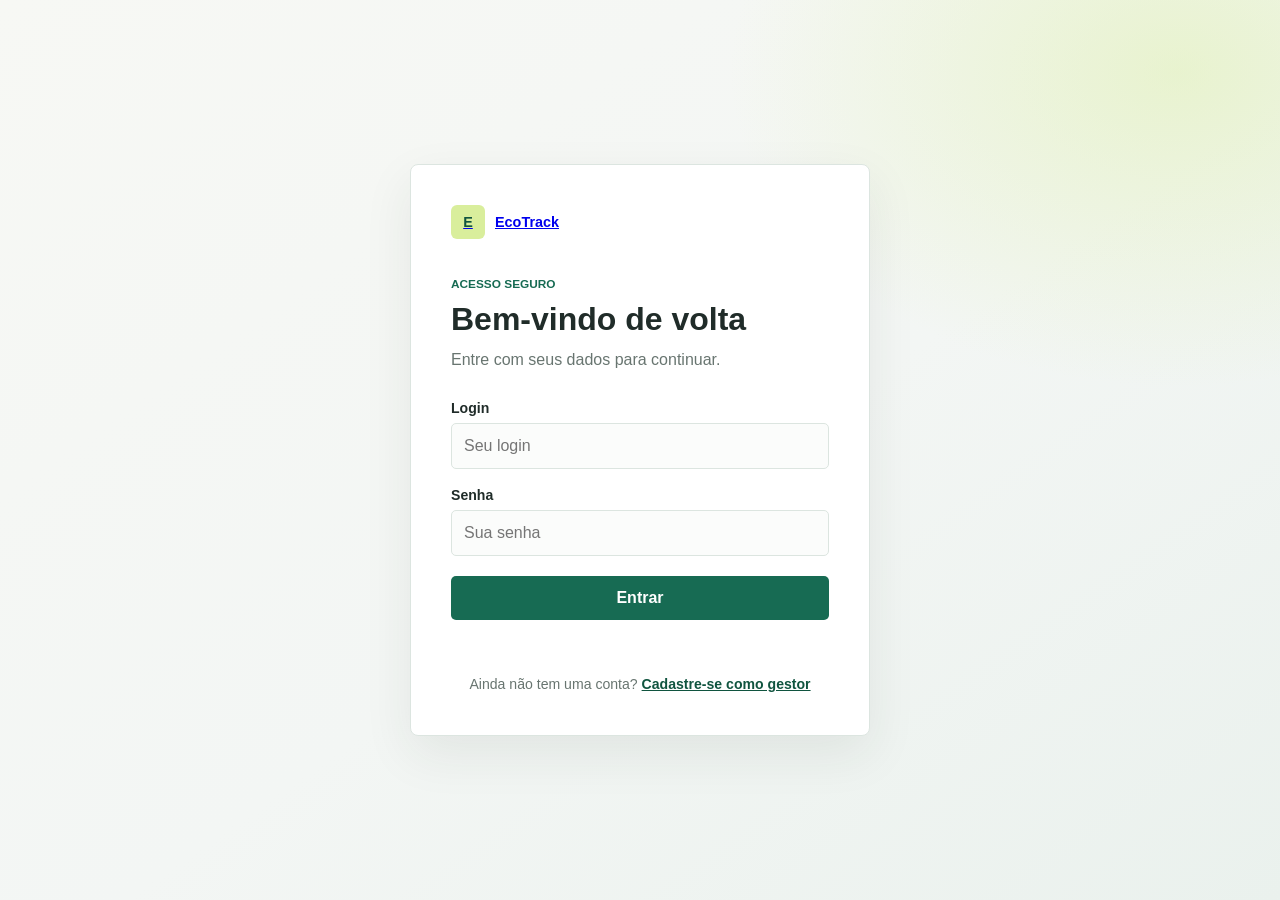
==== commit 1d77969c: "Pontos de coleta implementados. Neste último commit antes da apresentação, "realizei" as seguintes t" ====
--- a/New folder/index.html
+++ b/New folder/index.html
@@ -28,7 +28,6 @@
         <a class="nav-link" href="html/pontos-coleta.html">Pontos de coleta</a>
         <a class="nav-link" href="html/gestores.html">Gestores</a>
         <a class="nav-link" href="html/empresas.html">Empresas</a>
-        <a class="nav-link" href="html/cursos.html">Cursos</a>
       </nav>
 
       <div class="nav-actions">
--- a/New folder/css/style.css
+++ b/New folder/css/style.css
@@ -30,6 +30,7 @@
 
 button,
 input,
+select,
 textarea {
   font: inherit;
 }
@@ -129,6 +130,7 @@
 }
 
 input,
+select,
 textarea {
   width: 100%;
   border: 1px solid var(--line);
@@ -139,6 +141,7 @@
 }
 
 input:focus,
+select:focus,
 textarea:focus,
 button:focus-visible {
   outline: 3px solid rgb(23 107 83 / 24%);
@@ -302,6 +305,10 @@
   padding: 32px 0;
 }
 
+.page-shell.register-shell {
+  width: min(100% - 32px, 520px);
+}
+
 .login-card {
   width: 100%;
   padding: 40px;
@@ -312,6 +319,11 @@
   animation: arrive 500ms ease-out both;
 }
 
+.register-card {
+  padding-top: 32px;
+  padding-bottom: 32px;
+}
+
 .login-brand {
   display: flex;
   align-items: center;
@@ -354,6 +366,29 @@
 
 #login-form input {
   min-height: 46px;
+}
+
+#manager-registration-form label {
+  margin: 15px 0 7px;
+}
+
+#manager-registration-form input {
+  min-height: 44px;
+}
+
+#manager-registration-form[aria-busy="true"] {
+  cursor: progress;
+}
+
+.registration-login-link {
+  margin: 22px 0 0;
+  font-size: 0.88rem;
+  text-align: center;
+}
+
+.registration-login-link a {
+  color: var(--green-dark);
+  font-weight: 700;
 }
 
 #login-form[aria-busy="true"] {
@@ -721,6 +756,35 @@
   padding: 76px 0;
 }
 
+.collection-point-form {
+  max-width: 560px;
+}
+
+.collection-cep-row {
+  display: grid;
+  grid-template-columns: minmax(0, 1fr) 48px;
+  align-items: end;
+  gap: 12px;
+}
+
+.collection-add-button {
+  display: grid;
+  width: 48px;
+  height: 46px;
+  place-items: center;
+  border: 0;
+  border-radius: 5px;
+  color: #fff;
+  background: var(--green);
+  font-size: 1.6rem;
+  font-weight: 500;
+  line-height: 1;
+}
+
+.collection-add-button:hover:not(:disabled) {
+  background: var(--green-dark);
+}
+
 .companies-page {
   width: min(100% - 40px, 1040px);
 }
@@ -771,15 +835,88 @@
 }
 
 .company-card {
-  display: flex;
+  overflow: hidden;
+  border: 1px solid var(--line);
+  border-radius: 6px;
+  background: var(--surface);
+}
+
+.company-card-heading {
+  margin: 0;
+}
+
+.company-card-toggle {
+  display: flex;
+  width: 100%;
   min-height: 94px;
   align-items: center;
   justify-content: space-between;
-  gap: 22px;
-  border: 1px solid var(--line);
-  border-radius: 6px;
+  gap: 18px;
+  border: 0;
   padding: 17px 22px;
-  background: var(--surface);
+  color: inherit;
+  background: transparent;
+  font: inherit;
+  text-align: left;
+  cursor: pointer;
+}
+
+.company-card-toggle:hover {
+  background: #f8faf8;
+}
+
+.company-card-toggle:focus-visible {
+  outline: 3px solid rgb(23 107 83 / 24%);
+  outline-offset: -3px;
+}
+
+.company-accordion-indicator {
+  flex: 0 0 10px;
+  width: 10px;
+  height: 10px;
+  margin-left: 2px;
+  border-right: 2px solid var(--green-dark);
+  border-bottom: 2px solid var(--green-dark);
+  transform: rotate(45deg) translateY(-2px);
+  transition: transform 150ms ease;
+}
+
+.company-card-toggle[aria-expanded="true"] .company-accordion-indicator {
+  transform: rotate(225deg) translate(-2px, -1px);
+}
+
+.company-employees-panel {
+  border-top: 1px solid var(--line);
+  padding: 2px 22px 14px;
+}
+
+.company-employees-panel[hidden] {
+  display: none;
+}
+
+.company-employees-list {
+  margin: 0;
+  padding: 0;
+  list-style: none;
+}
+
+.company-employees-list li {
+  border-bottom: 1px solid var(--line);
+  padding: 12px 0;
+  color: var(--ink);
+  font-size: 0.9rem;
+  overflow-wrap: anywhere;
+}
+
+.company-employees-list li:last-child {
+  border-bottom: 0;
+}
+
+.company-employees-message {
+  margin: 12px 0 2px;
+  color: var(--muted);
+  font-size: 0.88rem;
+  line-height: 1.5;
 }
 
 .company-card-copy {
@@ -829,14 +966,19 @@
     padding-top: 32px;
   }
 
-  .company-card {
+  .company-card-toggle {
     align-items: flex-start;
-    gap: 12px;
+    gap: 10px;
     padding: 16px;
   }
 
   .company-employee-count {
-    flex-basis: 100px;
+    flex-basis: 94px;
+  }
+
+  .company-employees-panel {
+    padding-right: 16px;
+    padding-left: 16px;
   }
 }
 
@@ -876,6 +1018,158 @@
   display: grid;
   grid-template-columns: repeat(2, minmax(0, 1fr));
   gap: 18px;
+}
+
+.delivery-load-field {
+  max-width: 260px;
+  margin-top: 20px;
+}
+
+.delivery-load-field input,
+.delivery-point-fields input,
+.delivery-point-cep-row input {
+  min-height: 46px;
+}
+
+.delivery-help {
+  margin: 7px 0 0;
+  color: var(--muted);
+  font-size: 0.82rem;
+  line-height: 1.45;
+}
+
+.delivery-points {
+  min-width: 0;
+  margin: 24px 0 0;
+  border: 1px solid var(--line);
+  border-radius: 6px;
+  padding: 18px;
+}
+
+.delivery-points legend {
+  padding: 0 7px;
+  color: var(--green-dark);
+  font-size: 0.9rem;
+  font-weight: 750;
+}
+
+.delivery-points > .delivery-help {
+  margin-top: 0;
+}
+
+.delivery-point-cep-row {
+  display: grid;
+  grid-template-columns: minmax(0, 1fr) 48px;
+  align-items: end;
+  gap: 12px;
+  max-width: 460px;
+  margin-top: 16px;
+}
+
+.delivery-point-cep-row .delivery-field label {
+  margin: 0 0 7px;
+}
+
+.delivery-point-add {
+  display: grid;
+  width: 48px;
+  height: 46px;
+  place-items: center;
+  border: 0;
+  border-radius: 5px;
+  color: #fff;
+  background: var(--green);
+  font-size: 1.6rem;
+  line-height: 1;
+}
+
+.delivery-point-add:hover:not(:disabled) {
+  background: var(--green-dark);
+}
+
+.delivery-point-fields {
+  display: grid;
+  grid-template-columns: minmax(0, 1fr) 88px;
+  gap: 12px;
+  margin-top: 12px;
+}
+
+.delivery-point-fields label {
+  margin: 0 0 7px;
+}
+
+.delivery-point-street {
+  grid-column: 1 / -1;
+}
+
+.delivery-point-status {
+  min-height: 1.4em;
+  margin: 8px 0 0;
+  color: var(--muted);
+  font-size: 0.84rem;
+  line-height: 1.45;
+}
+
+.delivery-point-status[data-state="error"] {
+  color: var(--coral);
+}
+
+.delivery-point-status[data-state="success"] {
+  color: var(--green-dark);
+}
+
+.delivery-points-added {
+  margin-top: 22px;
+  border-top: 1px solid var(--line);
+  padding-top: 16px;
+}
+
+.delivery-points-added h3,
+.delivery-details-dialog h3 {
+  margin: 0 0 8px;
+  font-size: 0.94rem;
+}
+
+.delivery-points-list {
+  display: grid;
+  gap: 8px;
+  margin: 0;
+  padding: 0;
+  list-style: none;
+}
+
+.delivery-point-item {
+  display: flex;
+  align-items: flex-start;
+  justify-content: space-between;
+  gap: 14px;
+  border: 1px solid var(--line);
+  border-radius: 5px;
+  padding: 11px 12px;
+  background: #fbfcfb;
+}
+
+.delivery-point-item p {
+  margin: 3px 0 0;
+  color: var(--muted);
+  font-size: 0.82rem;
+  overflow-wrap: anywhere;
+}
+
+.delivery-point-remove {
+  flex: 0 0 auto;
+  min-height: 34px;
+  border: 1px solid var(--line);
+  border-radius: 4px;
+  padding: 0 9px;
+  color: var(--coral);
+  background: #fff;
+  font-size: 0.8rem;
+  font-weight: 700;
+}
+
+.delivery-point-remove:hover {
+  background: #fff5f1;
 }
 
 .delivery-route {
@@ -1045,7 +1339,7 @@
 
 .delivery-table {
   width: 100%;
-  min-width: 660px;
+  min-width: 1120px;
   border-collapse: collapse;
   text-align: left;
 }
@@ -1092,9 +1386,106 @@
   background: #fff3d6;
 }
 
+.delivery-state--cancelled {
+  color: #9a3e2d;
+  background: #fae9e4;
+}
+
 .delivery-state--other {
   color: var(--muted);
   background: #eef0ee;
+}
+
+.delivery-row-actions {
+  display: flex;
+  flex-wrap: wrap;
+  gap: 6px;
+}
+
+.delivery-row-action {
+  min-height: 34px;
+  border: 1px solid var(--line);
+  border-radius: 4px;
+  padding: 0 9px;
+  color: var(--green-dark);
+  background: #fff;
+  font-size: 0.78rem;
+  font-weight: 700;
+  white-space: nowrap;
+}
+
+.delivery-row-action:hover:not(:disabled) {
+  background: #eff6f1;
+}
+
+.delivery-row-action--cancel {
+  color: #9a3e2d;
+}
+
+.delivery-row-action:disabled {
+  cursor: wait;
+  opacity: 0.6;
+}
+
+.delivery-details-dialog {
+  width: min(680px, calc(100% - 32px));
+  max-height: min(80vh, 720px);
+  overflow: auto;
+  border: 1px solid var(--line);
+  border-radius: 8px;
+  padding: 24px;
+  color: var(--ink);
+  background: var(--surface);
+  box-shadow: var(--shadow);
+}
+
+.delivery-details-dialog::backdrop {
+  background: rgb(20 35 29 / 48%);
+}
+
+.delivery-details-heading {
+  display: flex;
+  align-items: center;
+  justify-content: space-between;
+  gap: 16px;
+  margin-bottom: 12px;
+}
+
+.delivery-details-heading h2 {
+  margin: 0;
+}
+
+.delivery-details-close {
+  min-height: 38px;
+  border: 1px solid var(--line);
+  border-radius: 4px;
+  padding: 0 12px;
+  color: var(--ink);
+  background: #fff;
+}
+
+.delivery-details-list {
+  display: grid;
+  grid-template-columns: repeat(2, minmax(0, 1fr));
+  gap: 12px;
+  margin: 18px 0 24px;
+}
+
+.delivery-details-list div {
+  min-width: 0;
+  border-bottom: 1px solid var(--line);
+  padding-bottom: 9px;
+}
+
+.delivery-details-list dt {
+  color: var(--muted);
+  font-size: 0.78rem;
+}
+
+.delivery-details-list dd {
+  margin: 4px 0 0;
+  font-size: 0.9rem;
+  overflow-wrap: anywhere;
 }
 
 @media (max-width: 720px) {
@@ -1118,6 +1509,10 @@
   .delivery-list-status {
     text-align: left;
   }
+
+  .delivery-point-fields {
+    grid-template-columns: minmax(0, 1fr) 72px;
+  }
 }
 
 @media (max-width: 480px) {
@@ -1141,12 +1536,16 @@
   .delivery-filters {
     display: grid;
     width: 100%;
-    grid-template-columns: repeat(3, minmax(0, 1fr));
+    grid-template-columns: repeat(4, minmax(0, 1fr));
   }
 
   .delivery-filter {
     padding: 0 8px;
     font-size: 0.8rem;
+  }
+
+  .delivery-details-list {
+    grid-template-columns: 1fr;
   }
 }
 
